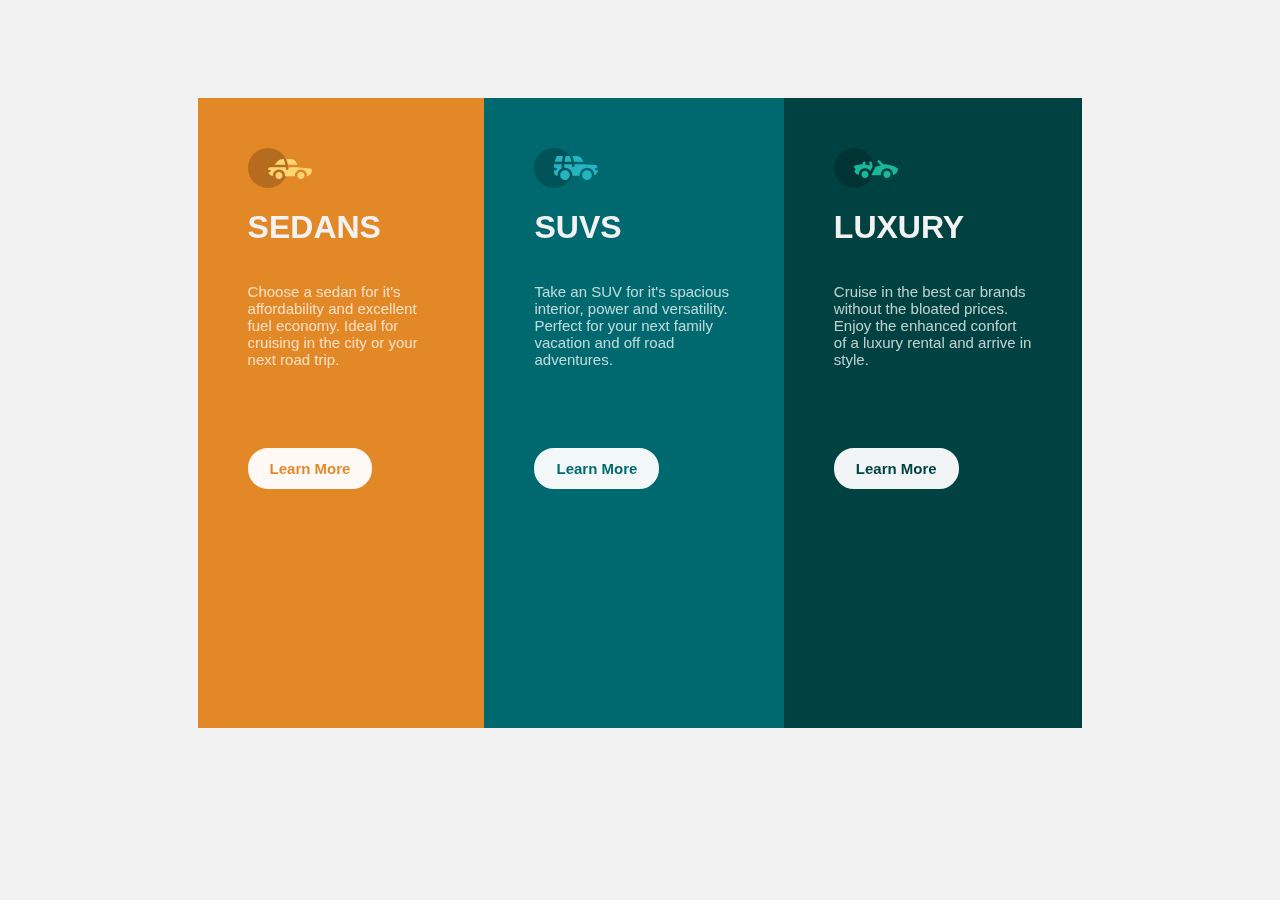
==== html/index.html @ bcb096b8 "commit on 'main'" ====
<!DOCTYPE html>
<html lang="en">
<head>
    <link rel="stylesheet" href="../css/style.css">
    <link rel="stylesheet" href="https://fonts.google.com/specimen/Lexend+Deca">
    <link rel="stylesheet" href="https://fonts.google.com/specimen/Big+Shoulders+Display">
    <meta charset="UTF-8">
    <meta http-equiv="X-UA-Compatible" content="IE=edge">
    <meta name="viewport" content="width=device-width, initial-scale=1.0">
    <title>Layout Task | Home page</title>
</head>
<body>
    <div id="container">
        <div class="info" id="sedans-info">
            <img src="../resources/images/icon-sedans.svg">
            <h1>SEDANS</h1>
            <p>Choose a sedan for it's affordability and excellent fuel economy. Ideal for cruising in the city or your next road trip.</p>
            <button>Learn More</button>
        </div>
        <div class="info" id="suvs-info">
            <img src="../resources/images/icon-suvs.svg">
            <h1>SUVS</h1>
            <p>Take an SUV for it's spacious interior, power and versatility. Perfect for your next family vacation and off road adventures.</p>
            <button>Learn More</button>
        </div>
        <div class="info" id="luxury-info">
            <img src="../resources/images/icon-luxury.svg">
            <h1>LUXURY</h1>
            <p>Cruise in the best car brands without the bloated prices. Enjoy the enhanced confort of a luxury rental and arrive in style.</p>
            <button>Learn More</button>
        </div>
    </div>
</body>
</html>
---- css/style.css ----
body {
    background-color: hsl(0, 0%, 95%);
    padding: 10vh 0%;
}

#container {
    display: flex;
    flex-direction: row;

    margin: auto;
    width: 70%;

    height: 70vh;
} 

#sedans-info {
    background-color: hsl(31, 77%, 52%);
}

#suvs-info {
    background-color: hsl(184, 100%, 22%);
}

#luxury-info {
    background-color: hsl(179, 100%, 13%);
}

.info {
    display: flex;
    flex-direction: column;
    padding: 50px;
}

.info>* {
    width: fit-content;
}

.info > h1 {
    color: hsl(0, 0%, 95%);

    font-family: 'Big Shoulders Display', sans-serif;
    font-weight: 700;
}

.info > p {
    color: hsla(0, 0%, 100%, 0.75);

    font-size: 15px;
    font-family: 'Lexand Deca', sans-serif;
    font-weight: 400;

    margin-bottom: 40px;
}

.info > button  {
    background-color: hsl(0, 0%, 95%);
    mix-blend-mode: screen;

    font-size: 15px;
    font-family: 'Big Shoulders Display', sans-serif;
    font-weight: 700;

    margin-top: 40px;
    border: solid 2px hsl(0, 0%, 95%);
    border-radius: 20px;
    padding: 10px 20px;

    transition: all 0.4s ease;
}

.info > button:hover {
    background-color: transparent;
    color: hsl(0, 0%, 95%);
    mix-blend-mode: none;

    cursor: pointer;
}
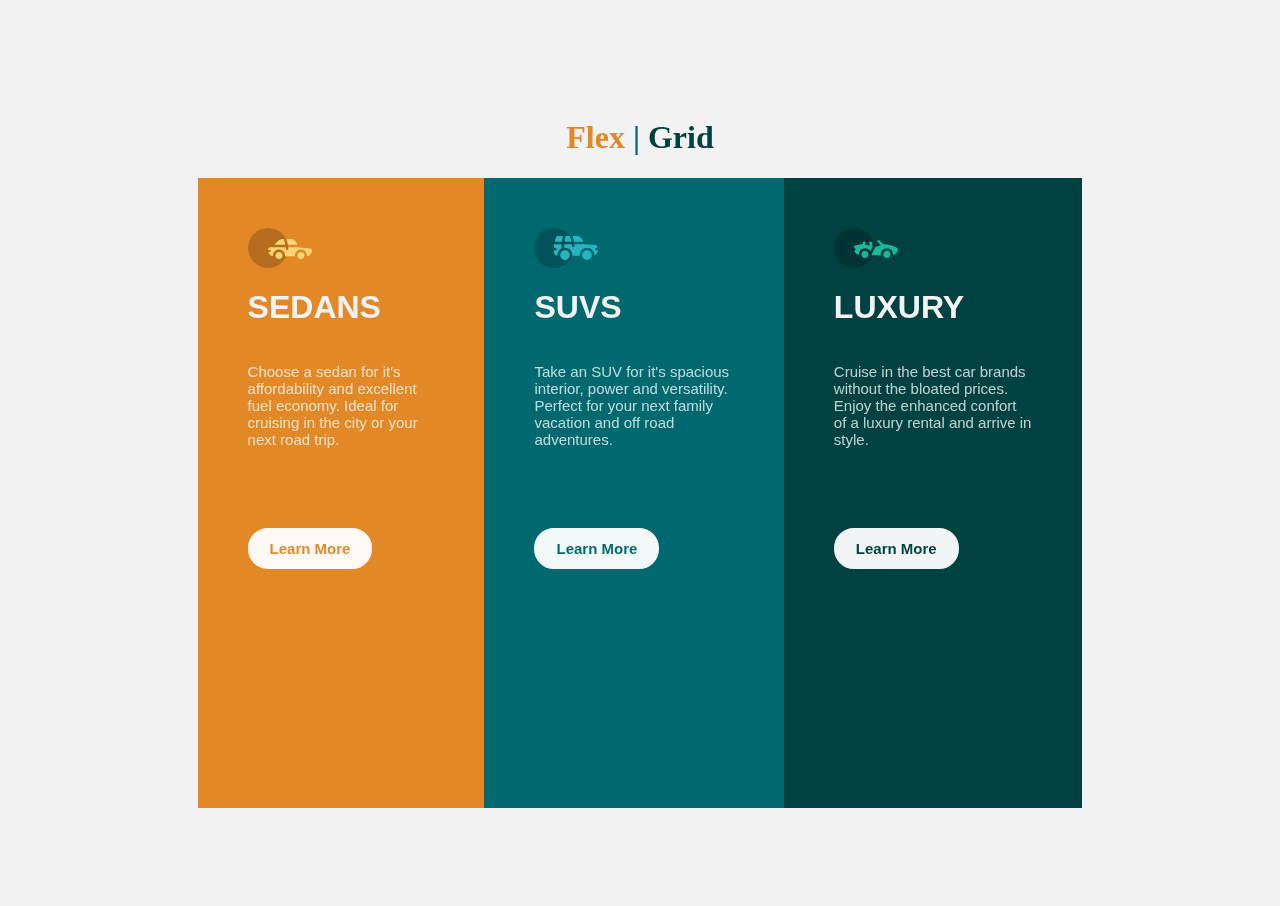
==== commit c5e69e6e: "commit on 'main'" ====
--- a/html/index.html
+++ b/html/index.html
@@ -10,6 +10,11 @@
     <title>Layout Task | Home page</title>
 </head>
 <body>
+    <nav>
+        <center>
+            <h1><a href="./index.html">Flex</a> | <a href="./grid.html">Grid</a></h1>
+        </center>
+    </nav>
     <div id="container">
         <div class="info" id="sedans-info">
             <img src="../resources/images/icon-sedans.svg">
--- a/css/style.css
+++ b/css/style.css
@@ -1,6 +1,35 @@
 body {
     background-color: hsl(0, 0%, 95%);
     padding: 10vh 0%;
+}
+
+center > h1 {
+    color: hsl(184, 100%, 22%);
+}
+
+center a {
+    text-decoration: none;
+    transition: all 0.4s ease;
+}
+
+center a:active {
+    color: hsl(184, 100%, 22%);
+}
+
+center a:first-child {
+    color: hsl(31, 77%, 52%);
+}
+
+center a:first-child:hover {
+    color: hsl(179, 100%, 13%);
+}
+
+center a:last-child {
+    color: hsl(179, 100%, 13%);
+}
+
+center a:last-child:hover {
+    color: hsl(31, 77%, 52%);
 }
 
 #container {
@@ -74,4 +103,66 @@
     mix-blend-mode: none;
 
     cursor: pointer;
+}
+
+#grid-container {
+    display: grid;
+    gap: 10px;
+    grid-template-columns: auto auto auto;
+    grid-template-rows: auto auto auto auto;
+
+    margin: auto;
+    width: 70%;
+    height: 70vh;
+}
+
+.grid-items {
+    text-align: center;
+    font-size: 30px;
+    font-weight: bold;
+}
+
+.grid-items:first-child {
+    background-color: rgb(235, 80, 32);
+
+    grid-column-start: 1;
+    grid-column-end: 3;
+    grid-row-start: 1;
+    grid-row-end: 3;
+}
+
+.grid-items:nth-child(2) {
+    background-color: rgb(255, 164, 1);
+
+    grid-column-start: 3;
+    grid-column-end: 4;
+    grid-row-start: 1;
+    grid-row-end: 3;
+}
+
+.grid-items:nth-child(3) {
+    background-color: rgb(5, 170, 66);
+
+    grid-column-start: 1;
+    grid-column-end: 2;
+    grid-row-start: 3;
+    grid-row-end: 5;
+}
+
+.grid-items:nth-child(4) {
+    background-color: rgb(1, 174, 253);
+
+    grid-column-start: 2;
+    grid-column-end: 4;
+    grid-row-start: 3;
+    grid-row-end: 4;
+}
+
+.grid-items:nth-child(5) {
+    background-color: rgb(1, 174, 253);
+
+    grid-column-start: 2;
+    grid-column-end: 4;
+    grid-row-start: 4;
+    grid-row-end: 5;
 }